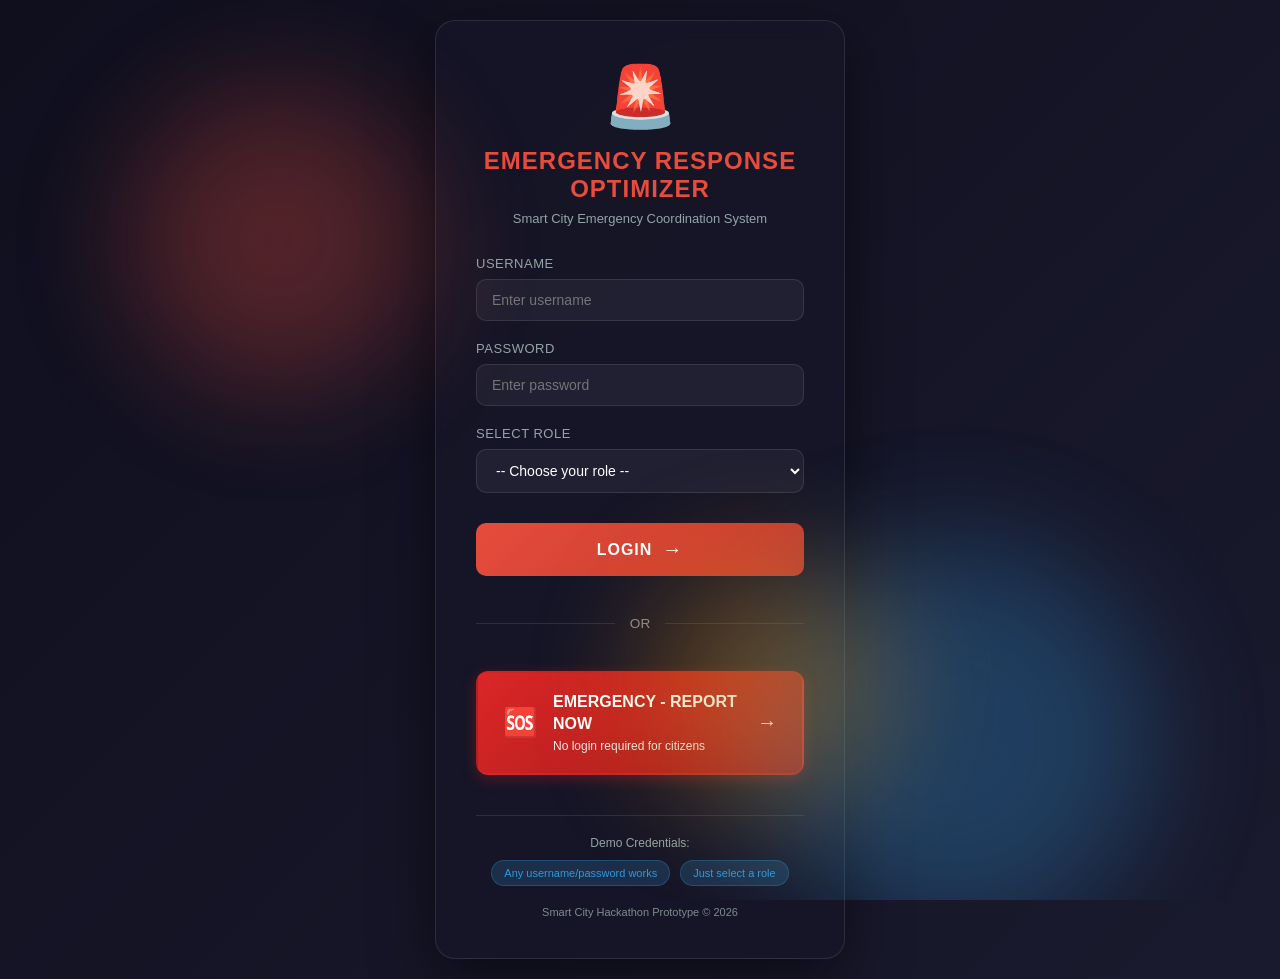
==== backend/src/main/resources/static/index.html @ ccbf9909 "Initial commit: Emergency Response Optimizer application" ====
<!DOCTYPE html>
<html lang="en">
<head>
    <meta charset="UTF-8">
    <meta name="viewport" content="width=device-width, initial-scale=1.0">
    <title>ERO - Login</title>
    <link rel="stylesheet" href="style.css">
</head>
<body class="login-page">
    <!-- Login Container -->
    <div class="login-container">
        <!-- Background Animation -->
        <div class="login-bg">
            <div class="animated-circle circle-1"></div>
            <div class="animated-circle circle-2"></div>
            <div class="animated-circle circle-3"></div>
        </div>

        <!-- Login Box -->
        <div class="login-box">
            <!-- Logo & Title -->
            <div class="login-header">
                <div class="login-logo">🚨</div>
                <h1>Emergency Response Optimizer</h1>
                <p class="login-subtitle">Smart City Emergency Coordination System</p>
            </div>

            <!-- Login Form -->
            <form id="loginForm" class="login-form">
                <!-- Username -->
                <div class="form-group">
                    <label for="username">Username</label>
                    <input 
                        type="text" 
                        id="username" 
                        name="username" 
                        placeholder="Enter username"
                        required
                    >
                </div>

                <!-- Password -->
                <div class="form-group">
                    <label for="password">Password</label>
                    <input 
                        type="password" 
                        id="password" 
                        name="password" 
                        placeholder="Enter password"
                        required
                    >
                </div>

                <!-- Role Selection -->
                <div class="form-group">
                    <label for="role">Select Role</label>
                    <select id="role" name="role" required>
                        <option value="">-- Choose your role --</option>
                        <option value="citizen">👤 Citizen</option>
                        <option value="ambulance">🚑 Ambulance Operator</option>
                        <option value="traffic">👮 Traffic Police</option>
                        <option value="hospital">🏥 Hospital Admin</option>
                        <option value="control">🎛️ Control Room Admin</option>
                    </select>
                </div>

                <!-- Login Button -->
                <button type="submit" class="login-btn">
                    <span>LOGIN</span>
                    <span class="login-arrow">→</span>
                </button>

                <!-- Emergency Access Button (No Login Required) -->
                <div class="emergency-access-divider">
                    <span>OR</span>
                </div>
                <a href="dashboard.html?citizen=true" class="emergency-access-btn">
                    <span class="emergency-icon">🆘</span>
                    <div class="emergency-text">
                        <strong>EMERGENCY - REPORT NOW</strong>
                        <small>No login required for citizens</small>
                    </div>
                    <span class="emergency-arrow">→</span>
                </a>

                <!-- Quick Login Hints -->
                <div class="login-hints">
                    <p class="hint-title">Demo Credentials:</p>
                    <div class="hints-grid">
                        <span class="hint-badge">Any username/password works</span>
                        <span class="hint-badge">Just select a role</span>
                    </div>
                </div>
            </form>

            <!-- Footer -->
            <div class="login-footer">
                <p>Smart City Hackathon Prototype © 2026</p>
            </div>
        </div>
    </div>

    <!-- Notification Toast -->
    <div id="notificationToast" class="notification-toast hidden"></div>

    <!-- Login Script -->
    <script>
        const API_BASE_URL = 'http://localhost:8080/api';
        
        // Login Form Handler
        document.getElementById('loginForm').addEventListener('submit', async function(e) {
            e.preventDefault();
            
            const username = document.getElementById('username').value.trim();
            const password = document.getElementById('password').value.trim();
            const role = document.getElementById('role').value;
            
            // Validation
            if (!username || !password || !role) {
                showNotification('Please fill all fields', true);
                return;
            }
            
            try {
                showNotification('Authenticating...', false);
                
                // Call backend login API
                const response = await fetch(`${API_BASE_URL}/auth/login`, {
                    method: 'POST',
                    headers: {
                        'Content-Type': 'application/json'
                    },
                    body: JSON.stringify({
                        username: username,
                        password: password
                    })
                });
                
                if (!response.ok) {
                    throw new Error('Invalid credentials');
                }
                
                const data = await response.json();
                
                // Extract user info from response
                const user = data.user || data;
                const token = data.token;
                
                // Verify role matches - convert frontend role to backend format
                const roleMap = {
                    'citizen': 'CITIZEN',
                    'ambulance': 'AMBULANCE',
                    'traffic': 'TRAFFIC',
                    'hospital': 'HOSPITAL',
                    'control': 'CONTROL'
                };
                
                const userRole = user.role || data.role;
                if (userRole !== roleMap[role]) {
                    showNotification(`Invalid role! This account is registered as ${userRole}`, true);
                    return;
                }
                
                // Store user data in localStorage
                const userData = {
                    username: username,
                    role: role,
                    token: token,
                    userId: user.id || data.userId,
                    fullName: user.fullName || user.full_name,
                    loginTime: new Date().toISOString()
                };
                
                localStorage.setItem('eroUser', JSON.stringify(userData));
                
                // Show success notification
                showNotification('Login successful! Redirecting...', false);
                
                // Redirect to dashboard after short delay
                setTimeout(() => {
                    window.location.href = 'dashboard.html';
                }, 1000);
                
            } catch (error) {
                console.error('Login failed:', error);
                showNotification('Login failed! Check your credentials and try again.', true);
            }
        });
        
        // Notification function
        function showNotification(message, isError = false) {
            const toast = document.getElementById('notificationToast');
            toast.textContent = message;
            toast.className = 'notification-toast';
            
            if (isError) {
                toast.classList.add('error');
            }
            
            toast.classList.remove('hidden');
            
            setTimeout(() => {
                toast.classList.add('hidden');
            }, 3000);
        }
        
        // Clear any existing session on page load
        window.addEventListener('load', () => {
            // Optional: clear previous session
            // localStorage.removeItem('eroUser');
        });
    </script>
</body>
</html>
---- backend/src/main/resources/static/style.css ----
/* ========================================
   EMERGENCY RESPONSE OPTIMIZER - STYLES
   Role-Based Dashboard System
   ======================================== */

/* ========================================
   GLOBAL STYLES
   ======================================== */

* {
    margin: 0;
    padding: 0;
    box-sizing: border-box;
}

body {
    font-family: 'Segoe UI', Tahoma, Geneva, Verdana, sans-serif;
    background: linear-gradient(135deg, #0f0f1e 0%, #1a1a2e 100%);
    color: #ffffff;
    overflow-x: hidden;
}

/* ========================================
   LOGIN PAGE STYLES
   ======================================== */

.login-page {
    display: flex;
    align-items: center;
    justify-content: center;
    min-height: 100vh;
    position: relative;
    overflow: hidden;
}

.login-container {
    width: 100%;
    max-width: 450px;
    padding: 20px;
    position: relative;
    z-index: 2;
}

/* Animated Background */
.login-bg {
    position: fixed;
    top: 0;
    left: 0;
    width: 100%;
    height: 100%;
    z-index: 1;
    overflow: hidden;
}

.animated-circle {
    position: absolute;
    border-radius: 50%;
    filter: blur(60px);
    opacity: 0.3;
    animation: float 15s infinite ease-in-out;
}

.circle-1 {
    width: 300px;
    height: 300px;
    background: #e74c3c;
    top: 10%;
    left: 10%;
    animation-delay: 0s;
}

.circle-2 {
    width: 400px;
    height: 400px;
    background: #3498db;
    top: 60%;
    right: 10%;
    animation-delay: 5s;
}

.circle-3 {
    width: 250px;
    height: 250px;
    background: #f39c12;
    bottom: 10%;
    left: 50%;
    animation-delay: 10s;
}

@keyframes float {
    0%, 100% {
        transform: translate(0, 0) scale(1);
    }
    33% {
        transform: translate(50px, -50px) scale(1.1);
    }
    66% {
        transform: translate(-30px, 30px) scale(0.9);
    }
}

/* Login Box */
.login-box {
    background: rgba(22, 22, 40, 0.95);
    border-radius: 20px;
    padding: 40px;
    box-shadow: 0 20px 60px rgba(0, 0, 0, 0.5);
    backdrop-filter: blur(10px);
    border: 1px solid rgba(255, 255, 255, 0.1);
}

.login-header {
    text-align: center;
    margin-bottom: 30px;
}

.login-logo {
    font-size: 60px;
    margin-bottom: 15px;
    animation: pulse 2s infinite;
}

@keyframes pulse {
    0%, 100% {
        transform: scale(1);
    }
    50% {
        transform: scale(1.1);
    }
}

.login-header h1 {
    font-size: 24px;
    color: #e74c3c;
    margin-bottom: 8px;
    text-transform: uppercase;
    letter-spacing: 1px;
}

.login-subtitle {
    font-size: 13px;
    color: #95a5a6;
    font-weight: 300;
}

/* Login Form */
.login-form {
    display: flex;
    flex-direction: column;
    gap: 20px;
}

.form-group {
    display: flex;
    flex-direction: column;
    gap: 8px;
}

.form-group label {
    font-size: 13px;
    color: #95a5a6;
    font-weight: 500;
    text-transform: uppercase;
    letter-spacing: 0.5px;
}

.form-group input,
.form-group select {
    width: 100%;
    padding: 12px 15px;
    background: rgba(255, 255, 255, 0.05);
    border: 1px solid rgba(255, 255, 255, 0.1);
    border-radius: 10px;
    color: #ffffff;
    font-size: 14px;
    transition: all 0.3s ease;
}

.form-group input:focus,
.form-group select:focus {
    outline: none;
    border-color: #3498db;
    background: rgba(52, 152, 219, 0.1);
}

.form-group select option {
    background: #1a1a2e;
    color: #ffffff;
}

/* Login Button */
.login-btn {
    width: 100%;
    padding: 15px;
    background: linear-gradient(135deg, #e74c3c 0%, #c0392b 100%);
    border: none;
    border-radius: 10px;
    color: white;
    font-size: 16px;
    font-weight: bold;
    text-transform: uppercase;
    letter-spacing: 1px;
    cursor: pointer;
    display: flex;
    align-items: center;
    justify-content: center;
    gap: 10px;
    transition: all 0.3s ease;
    margin-top: 10px;
}

.login-btn:hover {
    transform: translateY(-2px);
    box-shadow: 0 10px 30px rgba(231, 76, 60, 0.4);
}

.login-btn:active {
    transform: translateY(0);
}

/* Emergency Access Section */
.emergency-access-divider {
    display: flex;
    align-items: center;
    text-align: center;
    margin: 20px 0;
    color: rgba(255, 255, 255, 0.5);
    font-size: 0.85rem;
    font-weight: 500;
}

.emergency-access-divider::before,
.emergency-access-divider::after {
    content: '';
    flex: 1;
    border-bottom: 1px solid rgba(255, 255, 255, 0.1);
}

.emergency-access-divider span {
    padding: 0 15px;
}

.emergency-access-btn {
    display: flex;
    align-items: center;
    gap: 15px;
    width: 100%;
    padding: 18px 25px;
    background: linear-gradient(135deg, #dc2626, #991b1b);
    border: 2px solid rgba(220, 38, 38, 0.3);
    border-radius: 12px;
    color: white;
    text-decoration: none;
    font-weight: 600;
    transition: all 0.3s ease;
    cursor: pointer;
    box-shadow: 0 4px 15px rgba(220, 38, 38, 0.3);
    animation: pulse-glow 2s ease-in-out infinite;
}

.emergency-access-btn:hover {
    background: linear-gradient(135deg, #ef4444, #dc2626);
    transform: translateY(-2px);
    box-shadow: 0 6px 25px rgba(220, 38, 38, 0.5);
}

.emergency-access-btn .emergency-icon {
    font-size: 28px;
    animation: pulse 1.5s ease-in-out infinite;
}

.emergency-access-btn .emergency-text {
    flex: 1;
    text-align: left;
    line-height: 1.4;
}

.emergency-access-btn .emergency-text strong {
    display: block;
    font-size: 1rem;
    margin-bottom: 2px;
}

.emergency-access-btn .emergency-text small {
    display: block;
    font-size: 0.75rem;
    opacity: 0.9;
    font-weight: 400;
}

.emergency-access-btn .emergency-arrow {
    font-size: 20px;
    font-weight: bold;
    transition: transform 0.3s ease;
}

.emergency-access-btn:hover .emergency-arrow {
    transform: translateX(5px);
}

@keyframes pulse-glow {
    0%, 100% {
        box-shadow: 0 4px 15px rgba(220, 38, 38, 0.3);
    }
    50% {
        box-shadow: 0 4px 25px rgba(220, 38, 38, 0.6);
    }
}

@keyframes pulse {
    0%, 100% {
        transform: scale(1);
    }
    50% {
        transform: scale(1.1);
    }
}

.login-arrow {
    font-size: 20px;
    transition: transform 0.3s ease;
}

.login-btn:hover .login-arrow {
    transform: translateX(5px);
}

/* Login Hints */
.login-hints {
    margin-top: 20px;
    padding-top: 20px;
    border-top: 1px solid rgba(255, 255, 255, 0.1);
}

.hint-title {
    font-size: 12px;
    color: #95a5a6;
    margin-bottom: 10px;
    text-align: center;
}

.hints-grid {
    display: flex;
    gap: 10px;
    flex-wrap: wrap;
    justify-content: center;
}

.hint-badge {
    padding: 6px 12px;
    background: rgba(52, 152, 219, 0.2);
    border: 1px solid rgba(52, 152, 219, 0.3);
    border-radius: 20px;
    font-size: 11px;
    color: #3498db;
}

.login-footer {
    margin-top: 20px;
    text-align: center;
}

.login-footer p {
    font-size: 11px;
    color: #7f8c8d;
}

/* ========================================
   DASHBOARD PAGE STYLES
   ======================================== */

.dashboard-page {
    display: flex;
    flex-direction: column;
    height: 100vh;
    overflow: hidden;
}

/* Top Navigation */
.top-nav {
    background: rgba(22, 22, 40, 0.98);
    padding: 15px 30px;
    display: flex;
    justify-content: space-between;
    align-items: center;
    border-bottom: 2px solid #e74c3c;
    box-shadow: 0 4px 20px rgba(231, 76, 60, 0.3);
    z-index: 1000;
}

.nav-left {
    display: flex;
    align-items: center;
    gap: 15px;
}

.nav-logo {
    font-size: 28px;
}

.nav-title {
    font-size: 18px;
    font-weight: bold;
    color: #e74c3c;
    text-transform: uppercase;
    letter-spacing: 1px;
}

.nav-right {
    display: flex;
    align-items: center;
    gap: 15px;
}

.user-badge {
    padding: 8px 15px;
    background: rgba(52, 152, 219, 0.2);
    border: 1px solid rgba(52, 152, 219, 0.4);
    border-radius: 20px;
    font-size: 12px;
    color: #3498db;
    text-transform: uppercase;
    font-weight: bold;
}

.user-name {
    font-size: 14px;
    color: #ecf0f1;
}

.logout-btn {
    padding: 8px 20px;
    background: rgba(231, 76, 60, 0.2);
    border: 1px solid rgba(231, 76, 60, 0.4);
    border-radius: 8px;
    color: #e74c3c;
    font-size: 13px;
    font-weight: bold;
    cursor: pointer;
    transition: all 0.3s ease;
}

.logout-btn:hover {
    background: rgba(231, 76, 60, 0.3);
    transform: translateY(-2px);
}

/* Dashboard Container */
.dashboard-container {
    flex: 1;
    position: relative;
    overflow: hidden;
    display: flex;
}

/* Shared Map Section */
.dashboard-container > .map-section {
    flex: 1;
    position: relative;
    background: #2c3e50;
}

.role-dashboard {
    position: absolute;
    right: 0;
    top: 0;
    height: 100%;
    z-index: 10;
}

.role-dashboard.hidden {
    display: none;
}

.dashboard-layout {
    display: flex;
    height: 100%;
}

#map {
    width: 100%;
    height: 100%;
}

/* SOS Button */
.sos-button {
    position: absolute;
    bottom: 40px;
    left: 50%;
    transform: translateX(-50%);
    width: 200px;
    height: 80px;
    background: linear-gradient(135deg, #e74c3c 0%, #c0392b 100%);
    border: none;
    border-radius: 50px;
    cursor: pointer;
    display: flex;
    align-items: center;
    justify-content: center;
    gap: 10px;
    box-shadow: 0 10px 40px rgba(231, 76, 60, 0.6);
    transition: all 0.3s ease;
    z-index: 1000;
}

.sos-button:hover {
    transform: translateX(-50%) scale(1.05);
    box-shadow: 0 15px 50px rgba(231, 76, 60, 0.8);
}

.sos-button:active {
    transform: translateX(-50%) scale(0.98);
}

.sos-button.active {
    animation: pulseButton 1s infinite;
}

.sos-icon {
    font-size: 32px;
}

.sos-text {
    font-size: 18px;
    font-weight: bold;
    color: white;
    text-transform: uppercase;
    letter-spacing: 1px;
}

@keyframes pulseButton {
    0%, 100% {
        box-shadow: 0 10px 40px rgba(231, 76, 60, 0.6);
    }
    50% {
        box-shadow: 0 10px 60px rgba(231, 76, 60, 1);
    }
}

/* Side Panel */
.side-panel {
    width: 400px;
    background: rgba(22, 22, 40, 0.98);
    border-left: 2px solid #34495e;
    padding: 20px;
    overflow-y: auto;
    display: flex;
    flex-direction: column;
    gap: 20px;
}

.control-panel {
    width: 450px;
}

.panel-title {
    font-size: 22px;
    color: #3498db;
    margin-bottom: 10px;
    text-transform: uppercase;
    letter-spacing: 1px;
}

/* Info Box */
.info-box {
    padding: 15px;
    background: rgba(52, 152, 219, 0.1);
    border: 1px solid rgba(52, 152, 219, 0.3);
    border-radius: 10px;
}

.info-text {
    font-size: 13px;
    color: #95a5a6;
    line-height: 1.6;
}

/* Status Cards */
.status-card {
    padding: 18px;
    background: rgba(255, 255, 255, 0.05);
    border: 1px solid rgba(255, 255, 255, 0.1);
    border-radius: 12px;
    transition: all 0.3s ease;
}

.status-card:hover {
    background: rgba(255, 255, 255, 0.08);
}

.status-card h3 {
    font-size: 16px;
    color: #3498db;
    margin-bottom: 15px;
    display: flex;
    align-items: center;
    gap: 8px;
}

.status-card.emergency-active {
    background: rgba(231, 76, 60, 0.1);
    border: 2px solid rgba(231, 76, 60, 0.5);
    animation: glowCard 2s infinite;
}

.status-card.emergency-active h3 {
    color: #e74c3c;
}

@keyframes glowCard {
    0%, 100% {
        box-shadow: 0 0 10px rgba(231, 76, 60, 0.3);
    }
    50% {
        box-shadow: 0 0 20px rgba(231, 76, 60, 0.6);
    }
}

.status-card.alert-card {
    background: rgba(241, 196, 15, 0.1);
    border: 1px solid rgba(241, 196, 15, 0.4);
}

.status-card.alert-card h3 {
    color: #f39c12;
}

/* Status Items */
.status-item {
    display: flex;
    justify-content: space-between;
    align-items: center;
    padding: 10px 0;
    border-bottom: 1px solid rgba(255, 255, 255, 0.05);
}

.status-item:last-child {
    border-bottom: none;
}

.status-item .label {
    font-size: 12px;
    color: #95a5a6;
}

.status-item .value {
    font-size: 14px;
    color: #ecf0f1;
    font-weight: 500;
}

.status-item .value.highlight {
    color: #2ecc71;
    font-weight: bold;
}

.status-item .value.status-live {
    color: #3498db;
    animation: blink2 2s infinite;
}

@keyframes blink2 {
    0%, 100% { opacity: 1; }
    50% { opacity: 0.5; }
}

/* Statistics Grid */
.stats-grid {
    display: grid;
    grid-template-columns: repeat(2, 1fr);
    gap: 12px;
}

.stat-card-small {
    padding: 15px;
    background: rgba(52, 152, 219, 0.1);
    border: 1px solid rgba(52, 152, 219, 0.3);
    border-radius: 10px;
    display: flex;
    align-items: center;
    gap: 12px;
    transition: all 0.3s ease;
}

.stat-card-small:hover {
    background: rgba(52, 152, 219, 0.2);
    transform: translateY(-2px);
}

.stat-card-small .stat-icon {
    font-size: 28px;
}

.stat-data {
    display: flex;
    flex-direction: column;
}

.stat-card-small .stat-value {
    font-size: 24px;
    font-weight: bold;
    color: #3498db;
}

.stat-card-small .stat-label {
    font-size: 11px;
    color: #95a5a6;
    text-transform: uppercase;
}

/* Status Toggle (Ambulance) */
.status-toggle-card {
    padding: 18px;
    background: rgba(255, 255, 255, 0.05);
    border: 1px solid rgba(255, 255, 255, 0.1);
    border-radius: 12px;
}

.status-toggle-card h3 {
    font-size: 16px;
    color: #3498db;
    margin-bottom: 15px;
}

.toggle-container {
    display: flex;
    justify-content: center;
}

.status-toggle-btn {
    padding: 15px 30px;
    border: none;
    border-radius: 50px;
    font-size: 16px;
    font-weight: bold;
    display: flex;
    align-items: center;
    gap: 10px;
    cursor: pointer;
    transition: all 0.3s ease;
}

.status-toggle-btn.available {
    background: linear-gradient(135deg, #2ecc71 0%, #27ae60 100%);
    color: white;
}

.status-toggle-btn.busy {
    background: linear-gradient(135deg, #e74c3c 0%, #c0392b 100%);
    color: white;
}

.toggle-indicator {
    width: 12px;
    height: 12px;
    background: white;
    border-radius: 50%;
    animation: pulseIndicator 1.5s infinite;
}

@keyframes pulseIndicator {
    0%, 100% { opacity: 1; transform: scale(1); }
    50% { opacity: 0.7; transform: scale(1.2); }
}

/* Countdown Card */
.countdown-card {
    padding: 20px;
    background: linear-gradient(135deg, rgba(46, 204, 113, 0.2) 0%, rgba(39, 174, 96, 0.1) 100%);
    border: 2px solid rgba(46, 204, 113, 0.4);
    border-radius: 12px;
    text-align: center;
}

.countdown-label {
    font-size: 12px;
    color: #95a5a6;
    text-transform: uppercase;
    margin-bottom: 10px;
}

.countdown-timer {
    font-size: 36px;
    font-weight: bold;
    color: #2ecc71;
    font-family: 'Courier New', monospace;
}

/* Junction List */
.junction-list {
    display: flex;
    flex-direction: column;
    gap: 10px;
}

.junction-item {
    padding: 12px;
    background: rgba(255, 255, 255, 0.03);
    border-radius: 8px;
    display: flex;
    justify-content: space-between;
    align-items: center;
}

.junction-name {
    font-size: 13px;
    color: #ecf0f1;
}

.junction-eta {
    font-size: 13px;
    color: #3498db;
    font-weight: bold;
}

/* Acknowledge Button */
.acknowledge-btn {
    width: 100%;
    padding: 12px;
    margin-top: 15px;
    background: #f39c12;
    border: none;
    border-radius: 8px;
    color: white;
    font-weight: bold;
    cursor: pointer;
    transition: all 0.3s ease;
}

.acknowledge-btn:hover {
    background: #e67e22;
    transform: scale(1.02);
}

.corridor-status {
    margin-top: 15px;
    padding: 12px;
    background: rgba(46, 204, 113, 0.2);
    border-radius: 8px;
    text-align: center;
    color: #2ecc71;
    font-weight: bold;
    animation: fadeIn 0.5s ease;
}

@keyframes fadeIn {
    from { opacity: 0; transform: translateY(-10px); }
    to { opacity: 1; transform: translateY(0); }
}

/* Bed Counter */
.bed-counter {
    display: flex;
    align-items: center;
    justify-content: space-between;
    padding: 15px;
    background: rgba(52, 152, 219, 0.1);
    border-radius: 10px;
}

.bed-count-display {
    display: flex;
    flex-direction: column;
    align-items: center;
}

.bed-count {
    font-size: 36px;
    font-weight: bold;
    color: #3498db;
}

.bed-label {
    font-size: 11px;
    color: #95a5a6;
    text-transform: uppercase;
}

.bed-controls {
    display: flex;
    gap: 10px;
}

.bed-btn {
    width: 40px;
    height: 40px;
    background: rgba(52, 152, 219, 0.3);
    border: 1px solid rgba(52, 152, 219, 0.5);
    border-radius: 50%;
    color: #3498db;
    font-size: 20px;
    font-weight: bold;
    cursor: pointer;
    transition: all 0.3s ease;
}

.bed-btn:hover {
    background: rgba(52, 152, 219, 0.5);
    transform: scale(1.1);
}

/* Case List & Emergency List */
.case-list,
.emergency-list,
.alert-history {
    display: flex;
    flex-direction: column;
    gap: 10px;
    max-height: 200px;
    overflow-y: auto;
}

.case-item,
.emergency-item,
.alert-item {
    padding: 12px;
    background: rgba(255, 255, 255, 0.05);
    border-left: 3px solid #3498db;
    border-radius: 6px;
    font-size: 12px;
}

.case-item .case-id,
.emergency-item .emergency-id {
    font-weight: bold;
    color: #3498db;
    margin-bottom: 5px;
}

.case-item .case-time,
.alert-item .alert-time {
    color: #95a5a6;
    font-size: 10px;
}

.empty-state {
    font-size: 13px;
    color: #7f8c8d;
    text-align: center;
    padding: 20px;
}

/* Analytics Grid */
.analytics-grid {
    display: grid;
    grid-template-columns: repeat(2, 1fr);
    gap: 15px;
}

.analytics-item {
    padding: 15px;
    background: rgba(52, 152, 219, 0.1);
    border-radius: 8px;
    display: flex;
    flex-direction: column;
    align-items: center;
    text-align: center;
}

.analytics-label {
    font-size: 11px;
    color: #95a5a6;
    margin-bottom: 8px;
    text-transform: uppercase;
}

.analytics-value {
    font-size: 24px;
    font-weight: bold;
    color: #3498db;
}

/* Reset Button */
.reset-btn {
    width: 100%;
    padding: 15px;
    background: #34495e;
    border: none;
    border-radius: 10px;
    color: white;
    font-weight: bold;
    cursor: pointer;
    transition: all 0.3s ease;
    text-transform: uppercase;
    letter-spacing: 1px;
}

.reset-btn:hover {
    background: #2c3e50;
    transform: translateY(-2px);
    box-shadow: 0 5px 15px rgba(0, 0, 0, 0.3);
}

/* Notification Toast */
.notification-toast {
    position: fixed;
    top: 100px;
    right: 30px;
    background: rgba(46, 204, 113, 0.95);
    color: white;
    padding: 15px 25px;
    border-radius: 10px;
    box-shadow: 0 5px 20px rgba(0, 0, 0, 0.3);
    z-index: 10000;
    animation: slideInRight 0.5s ease;
    max-width: 300px;
    font-size: 14px;
}

.notification-toast.error {
    background: rgba(231, 76, 60, 0.95);
}

@keyframes slideInRight {
    from {
        transform: translateX(400px);
        opacity: 0;
    }
    to {
        transform: translateX(0);
        opacity: 1;
    }
}

/* Hidden Class */
.hidden {
    display: none !important;
}

/* Scrollbar Styling */
.side-panel::-webkit-scrollbar,
.case-list::-webkit-scrollbar,
.emergency-list::-webkit-scrollbar,
.alert-history::-webkit-scrollbar {
    width: 6px;
}

.side-panel::-webkit-scrollbar-track,
.case-list::-webkit-scrollbar-track,
.emergency-list::-webkit-scrollbar-track,
.alert-history::-webkit-scrollbar-track {
    background: rgba(255, 255, 255, 0.05);
}

.side-panel::-webkit-scrollbar-thumb,
.case-list::-webkit-scrollbar-thumb,
.emergency-list::-webkit-scrollbar-thumb,
.alert-history::-webkit-scrollbar-thumb {
    background: rgba(52, 152, 219, 0.5);
    border-radius: 10px;
}

.side-panel::-webkit-scrollbar-thumb:hover,
.case-list::-webkit-scrollbar-thumb:hover,
.emergency-list::-webkit-scrollbar-thumb:hover,
.alert-history::-webkit-scrollbar-thumb:hover {
    background: rgba(52, 152, 219, 0.8);
}

/* Responsive Design */
@media (max-width: 1200px) {
    .side-panel {
        width: 350px;
    }
    
    .control-panel {
        width: 400px;
    }
}

@media (max-width: 900px) {
    .dashboard-layout {
        flex-direction: column;
    }
    
    .side-panel,
    .control-panel {
        width: 100%;
        max-height: 50vh;
        border-left: none;
        border-top: 2px solid #34495e;
    }
    
    .map-section,
    .map-section.full-map {
        height: 50vh;
    }
}

@media (max-width: 600px) {
    .login-box {
        padding: 30px 20px;
    }
    
    .nav-title {
        display: none;
    }
    
    .sos-button {
        width: 150px;
        height: 60px;
    }
    
    .sos-text {
        font-size: 14px;
    }
    
    .sos-icon {
        font-size: 24px;
    }
}

/* ========================================
   NEW FEATURES STYLES
   ======================================== */

/* Language Selector */
.language-selector {
    padding: 6px 12px;
    background: rgba(52, 152, 219, 0.15);
    border: 1px solid rgba(52, 152, 219, 0.3);
    border-radius: 6px;
    color: #3498db;
    font-size: 13px;
    cursor: pointer;
    transition: all 0.3s ease;
}

.language-selector:hover {
    background: rgba(52, 152, 219, 0.25);
    border-color: rgba(52, 152, 219, 0.5);
}

.language-selector option {
    background: #1a1a2e;
    color: #ecf0f1;
}

/* Points Display */
.points-display {
    padding: 6px 16px;
    background: linear-gradient(135deg, #f39c12 0%, #e67e22 100%);
    border-radius: 20px;
    font-size: 13px;
    font-weight: bold;
    color: #fff;
    box-shadow: 0 2px 10px rgba(243, 156, 18, 0.3);
}

/* Notification Button */
.notification-btn {
    position: relative;
    padding: 8px 12px;
    background: rgba(155, 89, 182, 0.2);
    border: 1px solid rgba(155, 89, 182, 0.3);
    border-radius: 8px;
    font-size: 20px;
    color: #9b59b6;
    cursor: pointer;
    transition: all 0.3s ease;
}

.notification-btn:hover {
    background: rgba(155, 89, 182, 0.3);
    transform: translateY(-2px);
}

.notification-badge {
    position: absolute;
    top: -5px;
    right: -5px;
    background: #e74c3c;
    color: white;
    font-size: 10px;
    font-weight: bold;
    padding: 2px 6px;
    border-radius: 10px;
    min-width: 18px;
    text-align: center;
}

/* Notification Panel */
.notification-panel {
    position: fixed;
    top: 70px;
    right: 20px;
    width: 350px;
    max-height: 300px;
    background: rgba(22, 22, 40, 0.98);
    border: 1px solid rgba(155, 89, 182, 0.4);
    border-radius: 12px;
    box-shadow: 0 8px 32px rgba(0, 0, 0, 0.4);
    z-index: 100;
    overflow: hidden;
    transition: all 0.3s ease;
}

.notification-panel.hidden {
    display: none;
}

.notification-header {
    padding: 15px 20px;
    background: rgba(155, 89, 182, 0.2);
    border-bottom: 1px solid rgba(155, 89, 182, 0.3);
    display: flex;
    justify-content: space-between;
    align-items: center;
}

.notification-header h3 {
    font-size: 16px;
    color: #9b59b6;
    margin: 0;
}

.notification-header button {
    padding: 5px 10px;
    background: rgba(52, 152, 219, 0.2);
    border: 1px solid rgba(52, 152, 219, 0.3);
    border-radius: 6px;
    color: #3498db;
    font-size: 12px;
    cursor: pointer;
    transition: all 0.3s ease;
}

.notification-header button:hover {
    background: rgba(52, 152, 219, 0.3);
}

.notifications-list {
    max-height: 250px;
    overflow-y: auto;
    padding: 10px;
}

.no-notifications {
    padding: 30px 20px;
    text-align: center;
    color: #7f8c8d;
    font-size: 14px;
}

.notification-item {
    display: flex;
    align-items: flex-start;
    gap: 12px;
    padding: 12px 15px;
    margin-bottom: 10px;
    background: rgba(255, 255, 255, 0.05);
    border-left: 3px solid #3498db;
    border-radius: 8px;
    cursor: pointer;
    transition: all 0.3s ease;
}

.notification-item:hover {
    background: rgba(255, 255, 255, 0.08);
    transform: translateX(3px);
}

.notification-item.unread {
    background: rgba(52, 152, 219, 0.1);
    border-left-color: #e74c3c;
}

.notification-item.read {
    opacity: 0.6;
}

.notification-icon {
    font-size: 24px;
    flex-shrink: 0;
}

.notification-content {
    flex: 1;
    min-width: 0;
}

.notification-title {
    font-size: 14px;
    font-weight: 600;
    color: #ecf0f1;
    margin-bottom: 4px;
}

.notification-message {
    font-size: 13px;
    color: #ecf0f1;
    margin-bottom: 5px;
}

.notification-time {
    font-size: 11px;
    color: #7f8c8d;
}

/* Toast Notifications */
.toast-notification {
    position: fixed;
    top: 80px;
    right: 20px;
    max-width: 350px;
    padding: 15px 20px;
    background: rgba(22, 22, 40, 0.98);
    border: 1px solid rgba(46, 204, 113, 0.5);
    border-left: 4px solid #2ecc71;
    border-radius: 8px;
    box-shadow: 0 4px 20px rgba(0, 0, 0, 0.3);
    z-index: 1001;
    animation: slideIn 0.3s ease, slideOut 0.3s ease 2.7s;
}

.toast-notification.error {
    border-color: rgba(231, 76, 60, 0.5);
    border-left-color: #e74c3c;
}

.toast-notification.info {
    border-color: rgba(52, 152, 219, 0.5);
    border-left-color: #3498db;
}

@keyframes slideIn {
    from {
        transform: translateX(400px);
        opacity: 0;
    }
    to {
        transform: translateX(0);
        opacity: 1;
    }
}

@keyframes slideOut {
    from {
        transform: translateX(0);
        opacity: 1;
    }
    to {
        transform: translateX(400px);
        opacity: 0;
    }
}

/* Chatbot Styles */
.chatbot-float-btn {
    position: fixed;
    bottom: 30px;
    right: 30px;
    width: 60px;
    height: 60px;
    background: linear-gradient(135deg, #e74c3c 0%, #c0392b 100%);
    border: none;
    border-radius: 50%;
    font-size: 28px;
    color: white;
    cursor: pointer;
    box-shadow: 0 4px 20px rgba(231, 76, 60, 0.4);
    transition: all 0.3s ease;
    z-index: 998;
}

.chatbot-float-btn:hover {
    transform: scale(1.1);
    box-shadow: 0 6px 30px rgba(231, 76, 60, 0.6);
}

.chatbot-float-btn.hidden {
    display: none;
}

.chatbot-container {
    position: fixed;
    bottom: 100px;
    right: 30px;
    width: 380px;
    height: 500px;
    background: rgba(22, 22, 40, 0.98);
    border: 1px solid rgba(231, 76, 60, 0.4);
    border-radius: 15px;
    box-shadow: 0 8px 32px rgba(0, 0, 0, 0.4);
    display: flex;
    flex-direction: column;
    z-index: 999;
    overflow: hidden;
}

.chatbot-container.hidden {
    display: none;
}

.chatbot-header {
    padding: 15px 20px;
    background: linear-gradient(135deg, #e74c3c 0%, #c0392b 100%);
    color: white;
    display: flex;
    justify-content: space-between;
    align-items: center;
}

.chatbot-header h3 {
    font-size: 16px;
    margin: 0;
}

.chatbot-header button {
    background: none;
    border: none;
    color: white;
    font-size: 18px;
    cursor: pointer;
    padding: 0;
    width: 25px;
    height: 25px;
    display: flex;
    align-items: center;
    justify-content: center;
}

.chatbot-messages {
    flex: 1;
    padding: 20px;
    overflow-y: auto;
    display: flex;
    flex-direction: column;
    gap: 10px;
}

.chat-message {
    padding: 10px 15px;
    border-radius: 10px;
    max-width: 80%;
    word-wrap: break-word;
}

.chat-message.user {
    background: linear-gradient(135deg, #3498db 0%, #2980b9 100%);
    color: white;
    align-self: flex-end;
    margin-left: auto;
}

.chat-message.bot {
    background: rgba(255, 255, 255, 0.08);
    color: #ecf0f1;
    align-self: flex-start;
    border: 1px solid rgba(255, 255, 255, 0.1);
}

.chatbot-input {
    padding: 15px;
    background: rgba(255, 255, 255, 0.05);
    border-top: 1px solid rgba(255, 255, 255, 0.1);
    display: flex;
    gap: 10px;
}

.chatbot-input input {
    flex: 1;
    padding: 10px 15px;
    background: rgba(255, 255, 255, 0.08);
    border: 1px solid rgba(255, 255, 255, 0.1);
    border-radius: 8px;
    color: #ecf0f1;
    font-size: 14px;
}

.chatbot-input input:focus {
    outline: none;
    border-color: rgba(231, 76, 60, 0.5);
}

.chatbot-input button {
    padding: 10px 20px;
    background: linear-gradient(135deg, #e74c3c 0%, #c0392b 100%);
    border: none;
    border-radius: 8px;
    color: white;
    font-weight: bold;
    cursor: pointer;
    transition: all 0.3s ease;
}

.chatbot-input button:hover {
    transform: translateY(-2px);
    box-shadow: 0 4px 15px rgba(231, 76, 60, 0.4);
}

/* Leaderboard Styles */
.leaderboard-list {
    display: flex;
    flex-direction: column;
    gap: 10px;
    max-height: 300px;
    overflow-y: auto;
}

.leaderboard-entry {
    display: flex;
    align-items: center;
    justify-content: space-between;
    padding: 10px 15px;
    background: rgba(255, 255, 255, 0.05);
    border-radius: 8px;
    border-left: 3px solid #f39c12;
    transition: all 0.3s ease;
}

.leaderboard-entry:hover {
    background: rgba(255, 255, 255, 0.08);
    transform: translateX(5px);
}

.leaderboard-entry.rank-1 {
    border-left-color: #f1c40f;
    background: rgba(241, 196, 15, 0.1);
}

.leaderboard-entry.rank-2 {
    border-left-color: #95a5a6;
    background: rgba(149, 165, 166, 0.1);
}

.leaderboard-entry.rank-3 {
    border-left-color: #cd7f32;
    background: rgba(205, 127, 50, 0.1);
}

.leaderboard-rank {
    font-size: 18px;
    font-weight: bold;
    color: #f39c12;
    min-width: 30px;
}

.leaderboard-name {
    flex: 1;
    font-size: 14px;
    color: #ecf0f1;
    margin-left: 10px;
}

.leaderboard-points {
    font-size: 14px;
    font-weight: bold;
    color: #f39c12;
}

/* History Styles */
.history-list {
    display: flex;
    flex-direction: column;
    gap: 10px;
    max-height: 300px;
    overflow-y: auto;
}

.history-item {
    padding: 12px 15px;
    background: rgba(255, 255, 255, 0.05);
    border-left: 3px solid #3498db;
    border-radius: 8px;
    transition: all 0.3s ease;
}

.history-item:hover {
    background: rgba(255, 255, 255, 0.08);
    transform: translateX(5px);
}

.history-item.completed {
    border-left-color: #2ecc71;
}

.history-item.cancelled {
    border-left-color: #e74c3c;
}

.history-date {
    font-size: 11px;
    color: #7f8c8d;
    margin-bottom: 5px;
}

.history-details {
    font-size: 13px;
    color: #ecf0f1;
}

.history-status {
    display: inline-block;
    padding: 2px 8px;
    border-radius: 4px;
    font-size: 11px;
    font-weight: bold;
    margin-top: 5px;
}

.history-status.completed {
    background: rgba(46, 204, 113, 0.2);
    color: #2ecc71;
}

.history-status.cancelled {
    background: rgba(231, 76, 60, 0.2);
    color: #e74c3c;
}

/* Empty State */
.empty-state {
    text-align: center;
    color: #7f8c8d;
    font-size: 13px;
    padding: 20px;
}

/* Scrollbar Styling */
.notifications-list::-webkit-scrollbar,
.chatbot-messages::-webkit-scrollbar,
.leaderboard-list::-webkit-scrollbar,
.history-list::-webkit-scrollbar {
    width: 6px;
}

.notifications-list::-webkit-scrollbar-track,
.chatbot-messages::-webkit-scrollbar-track,
.leaderboard-list::-webkit-scrollbar-track,
.history-list::-webkit-scrollbar-track {
    background: rgba(255, 255, 255, 0.05);
    border-radius: 10px;
}

.notifications-list::-webkit-scrollbar-thumb,
.chatbot-messages::-webkit-scrollbar-thumb,
.leaderboard-list::-webkit-scrollbar-thumb,
.history-list::-webkit-scrollbar-thumb {
    background: rgba(231, 76, 60, 0.5);
    border-radius: 10px;
}

.notifications-list::-webkit-scrollbar-thumb:hover,
.chatbot-messages::-webkit-scrollbar-thumb:hover,
.leaderboard-list::-webkit-scrollbar-thumb:hover,
.history-list::-webkit-scrollbar-thumb:hover {
    background: rgba(231, 76, 60, 0.7);
}
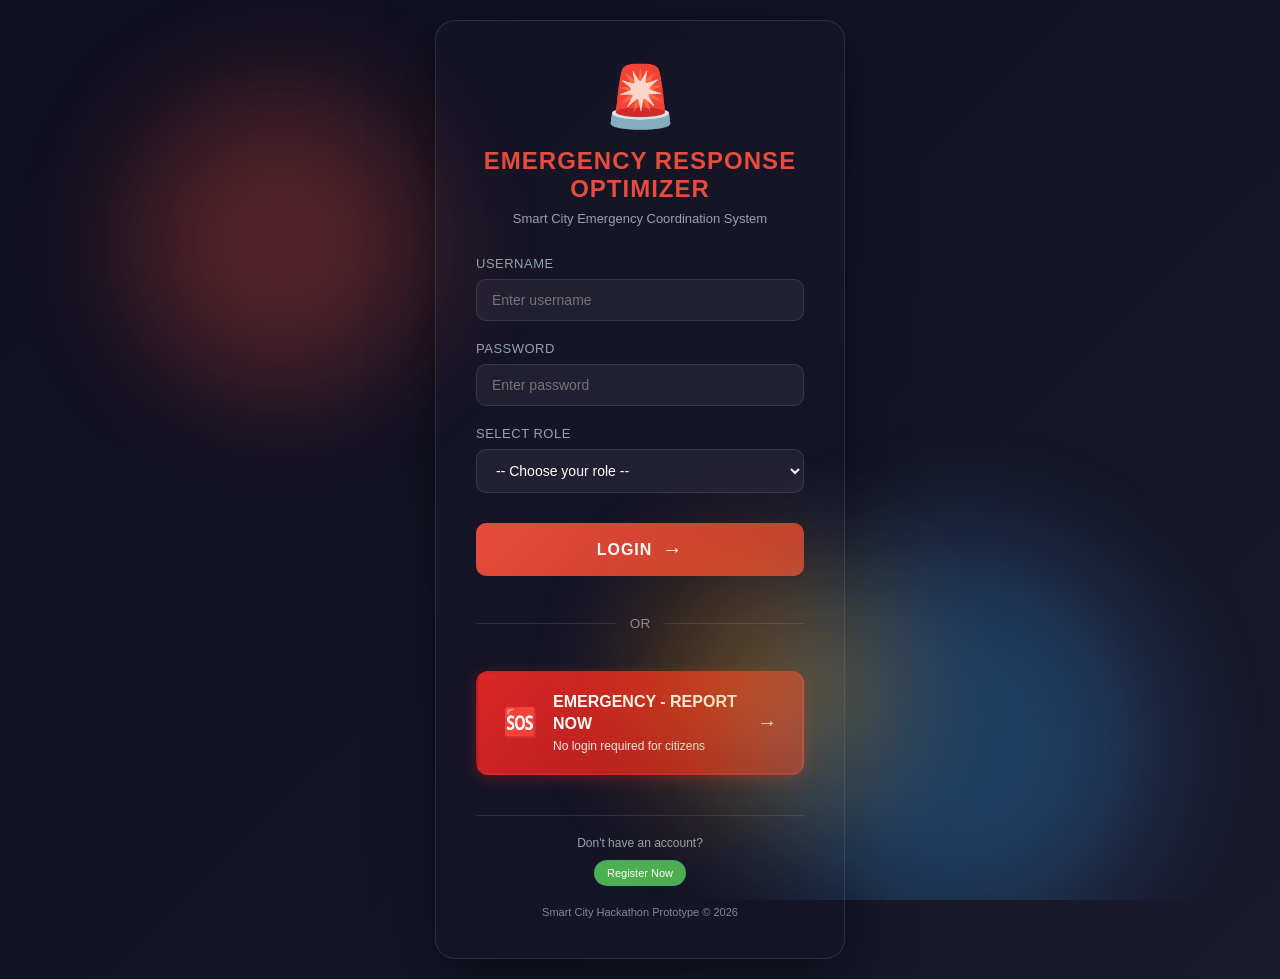
==== commit 6c4e101b: "Add registration functionality and fix role mapping" ====
--- a/backend/src/main/resources/static/index.html
+++ b/backend/src/main/resources/static/index.html
@@ -56,11 +56,11 @@
                     <label for="role">Select Role</label>
                     <select id="role" name="role" required>
                         <option value="">-- Choose your role --</option>
-                        <option value="citizen">👤 Citizen</option>
-                        <option value="ambulance">🚑 Ambulance Operator</option>
-                        <option value="traffic">👮 Traffic Police</option>
-                        <option value="hospital">🏥 Hospital Admin</option>
-                        <option value="control">🎛️ Control Room Admin</option>
+                        <option value="CITIZEN">👤 Citizen</option>
+                        <option value="AMBULANCE_DRIVER">🚑 Ambulance Driver</option>
+                        <option value="TRAFFIC_POLICE">👮 Traffic Police</option>
+                        <option value="HOSPITAL_STAFF">🏥 Hospital Staff</option>
+                        <option value="ADMIN">🎛️ Admin</option>
                     </select>
                 </div>
 
@@ -85,10 +85,9 @@
 
                 <!-- Quick Login Hints -->
                 <div class="login-hints">
-                    <p class="hint-title">Demo Credentials:</p>
+                    <p class="hint-title">Don't have an account?</p>
                     <div class="hints-grid">
-                        <span class="hint-badge">Any username/password works</span>
-                        <span class="hint-badge">Just select a role</span>
+                        <button type="button" onclick="showRegisterForm()" class="hint-badge" style="cursor: pointer; background: #4CAF50; color: white;">Register Now</button>
                     </div>
                 </div>
             </form>
@@ -105,7 +104,73 @@
 
     <!-- Login Script -->
     <script>
-        const API_BASE_URL = 'http://localhost:8080/api';
+        const API_BASE_URL = 'https://lifeline-qkav.onrender.com/api';
+        
+        // Show registration form
+        function showRegisterForm() {
+            const username = prompt('Enter username:');
+            if (!username) return;
+            
+            const password = prompt('Enter password:');
+            if (!password) return;
+            
+            const fullName = prompt('Enter full name:');
+            if (!fullName) return;
+            
+            const phone = prompt('Enter phone number:');
+            const email = prompt('Enter email (optional):') || '';
+            
+            const role = prompt('Enter role:\n1. ADMIN\n2. AMBULANCE_DRIVER\n3. HOSPITAL_STAFF\n4. TRAFFIC_POLICE\n5. CITIZEN\n\nEnter number (1-5):');
+            
+            const roleMap = {
+                '1': 'ADMIN',
+                '2': 'AMBULANCE_DRIVER', 
+                '3': 'HOSPITAL_STAFF',
+                '4': 'TRAFFIC_POLICE',
+                '5': 'CITIZEN'
+            };
+            
+            const selectedRole = roleMap[role];
+            if (!selectedRole) {
+                showNotification('Invalid role selection', true);
+                return;
+            }
+            
+            registerUser(username, password, fullName, phone, email, selectedRole);
+        }
+        
+        // Register new user
+        async function registerUser(username, password, fullName, phone, email, role) {
+            try {
+                showNotification('Creating account...', false);
+                
+                const response = await fetch(`${API_BASE_URL}/auth/register`, {
+                    method: 'POST',
+                    headers: {
+                        'Content-Type': 'application/json'
+                    },
+                    body: JSON.stringify({
+                        username: username,
+                        password: password,
+                        fullName: fullName,
+                        phone: phone,
+                        email: email,
+                        role: role
+                    })
+                });
+                
+                if (!response.ok) {
+                    const error = await response.json();
+                    throw new Error(error.error || 'Registration failed');
+                }
+                
+                showNotification('Registration successful! Please login.', false);
+                
+            } catch (error) {
+                console.error('Registration failed:', error);
+                showNotification('Registration failed: ' + error.message, true);
+            }
+        }
         
         // Login Form Handler
         document.getElementById('loginForm').addEventListener('submit', async function(e) {
@@ -146,17 +211,9 @@
                 const user = data.user || data;
                 const token = data.token;
                 
-                // Verify role matches - convert frontend role to backend format
-                const roleMap = {
-                    'citizen': 'CITIZEN',
-                    'ambulance': 'AMBULANCE',
-                    'traffic': 'TRAFFIC',
-                    'hospital': 'HOSPITAL',
-                    'control': 'CONTROL'
-                };
-                
+                // Verify role matches
                 const userRole = user.role || data.role;
-                if (userRole !== roleMap[role]) {
+                if (userRole !== role) {
                     showNotification(`Invalid role! This account is registered as ${userRole}`, true);
                     return;
                 }
